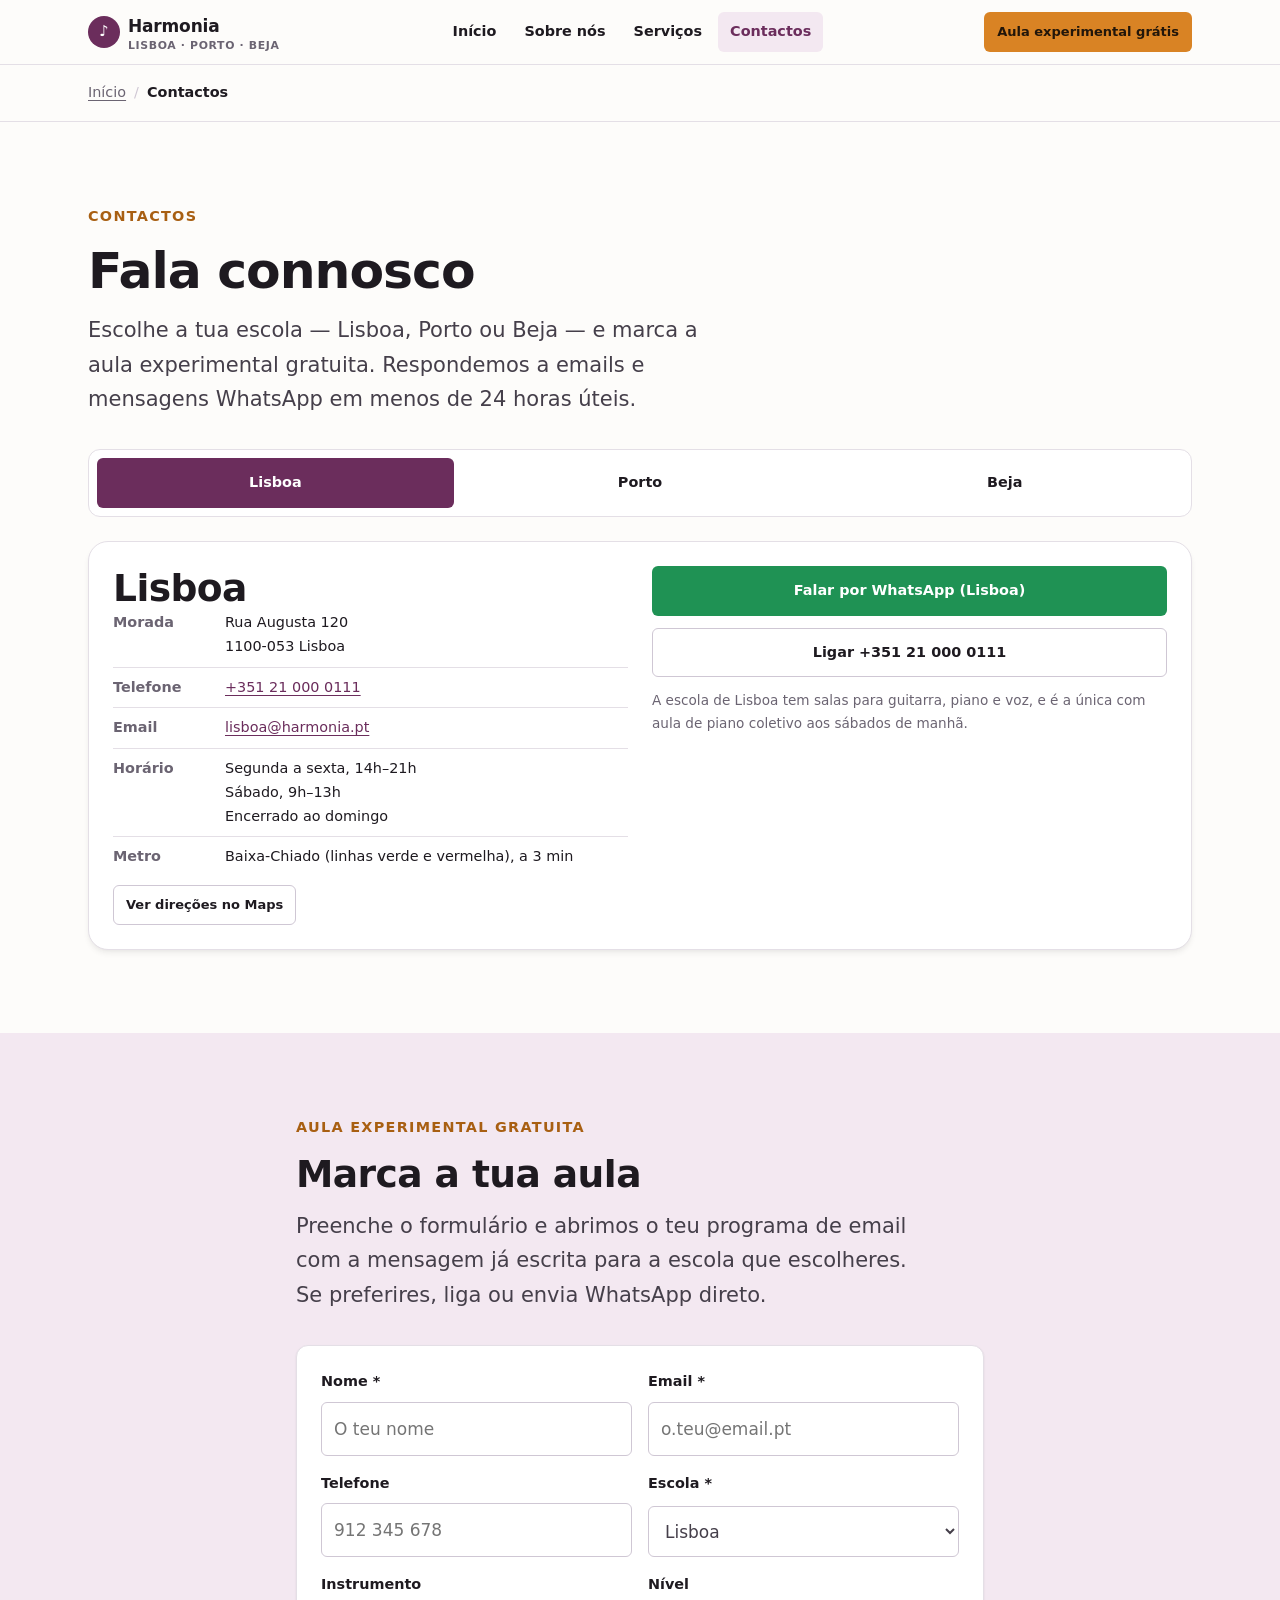
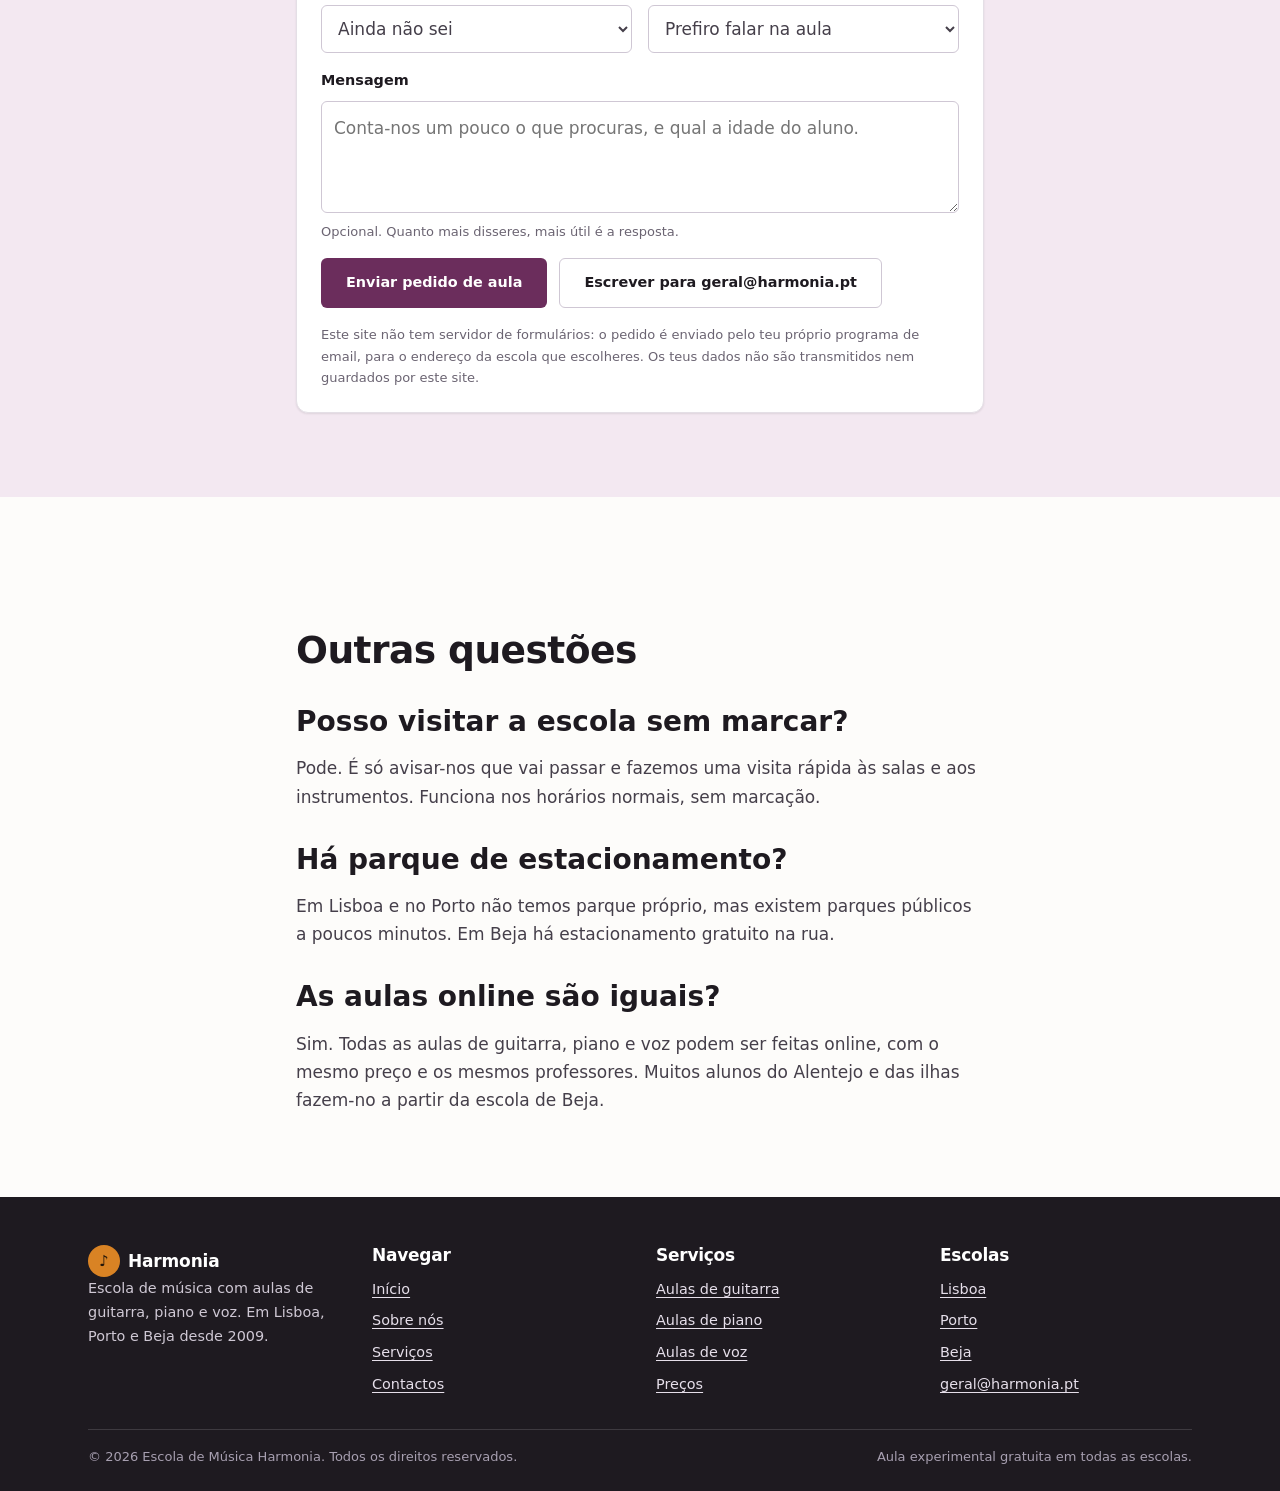
==== contactos.html @ 7f200109 "Site Harminia" ====
<!DOCTYPE html>
<html lang="pt-PT">
<head>
<meta charset="UTF-8">
<meta name="viewport" content="width=device-width, initial-scale=1">
<title>Contactos e moradas — Escola de Música Harmonia em Lisboa, Porto e Beja</title>
<meta name="description" content="Moradas, telefones, emails e horários das escolas de música Harmonia em Lisboa, Porto e Beja. Marque a sua aula experimental gratuita por telefone, email, WhatsApp ou formulário.">
<link rel="canonical" href="https://exemplo.com/contactos.html">
<meta name="theme-color" content="#6b2d5c">

<meta property="og:type" content="article">
<meta property="og:locale" content="pt_PT">
<meta property="og:site_name" content="Escola de Música Harmonia">
<meta property="og:title" content="Contactos — Escola de Música Harmonia em Lisboa, Porto e Beja">
<meta property="og:description" content="Moradas, telefones e horários das três escolas. Aula experimental gratuita.">
<meta property="og:url" content="https://exemplo.com/contactos.html">
<meta property="og:image" content="https://exemplo.com/assets/img/og-capa.jpg">
<meta property="og:image:alt" content="Entrada da Escola de Música Harmonia">

<meta name="twitter:card" content="summary_large_image">
<meta name="twitter:title" content="Contactos — Harmonia">
<meta name="twitter:description" content="Lisboa, Porto e Beja. Aula experimental gratuita.">
<meta name="twitter:image" content="https://exemplo.com/assets/img/og-capa.jpg">

<link rel="stylesheet" href="assets/css/main.css">
<link rel="icon" href="assets/img/favicon.svg" type="image/svg+xml">

<script type="application/ld+json">
{
  "@context": "https://schema.org",
  "@graph": [
    {
      "@type": "BreadcrumbList",
      "@id": "https://exemplo.com/contactos.html#breadcrumb-contactos",
      "itemListElement": [
        { "@type": "ListItem", "position": 1, "name": "Início", "item": "https://exemplo.com/" },
        { "@type": "ListItem", "position": 2, "name": "Contactos", "item": "https://exemplo.com/contactos.html" }
      ]
    },
    {
      "@type": "ContactPage",
      "@id": "https://exemplo.com/contactos.html#webpage",
      "url": "https://exemplo.com/contactos.html",
      "name": "Contactos",
      "isPartOf": { "@id": "https://exemplo.com/#website" },
      "about": { "@id": "https://exemplo.com/#organizacao" },
      "inLanguage": "pt-PT"
    },
    {
      "@type": ["EducationalOrganization", "LocalBusiness"],
      "@id": "https://exemplo.com/#escola-lisboa",
      "name": "Escola de Música Harmonia Lisboa",
      "branchOf": { "@id": "https://exemplo.com/#organizacao" },
      "url": "https://exemplo.com/contactos.html",
      "telephone": "+351 21 000 0111",
      "email": "lisboa@harmonia.pt",
      "address": {
        "@type": "PostalAddress",
        "streetAddress": "Rua Augusta 120",
        "addressLocality": "Lisboa",
        "postalCode": "1100-053",
        "addressCountry": "PT"
      },
      "geo": { "@type": "GeoCoordinates", "latitude": 38.7101, "longitude": -9.1392 },
      "areaServed": { "@type": "City", "name": "Lisboa" },
      "openingHoursSpecification": [
        { "@type": "OpeningHoursSpecification",
          "dayOfWeek": ["Monday","Tuesday","Wednesday","Thursday","Friday"],
          "opens": "14:00", "closes": "21:00" },
        { "@type": "OpeningHoursSpecification",
          "dayOfWeek": "Saturday", "opens": "09:00", "closes": "13:00" }
      ]
    },
    {
      "@type": ["EducationalOrganization", "LocalBusiness"],
      "@id": "https://exemplo.com/#escola-porto",
      "name": "Escola de Música Harmonia Porto",
      "branchOf": { "@id": "https://exemplo.com/#organizacao" },
      "url": "https://exemplo.com/contactos.html",
      "telephone": "+351 22 000 0222",
      "email": "porto@harmonia.pt",
      "address": {
        "@type": "PostalAddress",
        "streetAddress": "Rua de Cedofeita 250",
        "addressLocality": "Porto",
        "postalCode": "4050-174",
        "addressCountry": "PT"
      },
      "geo": { "@type": "GeoCoordinates", "latitude": 41.1579, "longitude": -8.6291 },
      "areaServed": { "@type": "City", "name": "Porto" },
      "openingHoursSpecification": [
        { "@type": "OpeningHoursSpecification",
          "dayOfWeek": ["Monday","Tuesday","Wednesday","Thursday","Friday"],
          "opens": "14:00", "closes": "21:00" },
        { "@type": "OpeningHoursSpecification",
          "dayOfWeek": "Saturday", "opens": "09:00", "closes": "13:00" }
      ]
    },
    {
      "@type": ["EducationalOrganization", "LocalBusiness"],
      "@id": "https://exemplo.com/#escola-beja",
      "name": "Escola de Música Harmonia Beja",
      "branchOf": { "@id": "https://exemplo.com/#organizacao" },
      "url": "https://exemplo.com/contactos.html",
      "telephone": "+351 26 000 0333",
      "email": "beja@harmonia.pt",
      "address": {
        "@type": "PostalAddress",
        "streetAddress": "Rua Comenda Rui Rafael 12",
        "addressLocality": "Beja",
        "postalCode": "7800-000",
        "addressCountry": "PT"
      },
      "geo": { "@type": "GeoCoordinates", "latitude": 38.0134, "longitude": -7.8634 },
      "areaServed": { "@type": "City", "name": "Beja" },
      "openingHoursSpecification": [
        { "@type": "OpeningHoursSpecification",
          "dayOfWeek": ["Monday","Tuesday","Wednesday","Thursday","Friday"],
          "opens": "14:00", "closes": "20:00" },
        { "@type": "OpeningHoursSpecification",
          "dayOfWeek": "Saturday", "opens": "09:30", "closes": "13:00" }
      ]
    }
  ]
}
</script>
</head>
<body>

<a class="skip-link" href="#conteudo">Saltar para o conteúdo principal</a>

<header class="site-header">
  <div class="container site-header__inner">
    <a class="brand" href="index.html">
      <span class="brand__mark" aria-hidden="true">♪</span>
      <span>
        Harmonia
        <span class="brand__cities">Lisboa · Porto · Beja</span>
      </span>
    </a>
    <button class="nav-toggle" type="button" data-nav-toggle aria-expanded="false" aria-controls="site-nav">
      <span class="nav-toggle__bars" aria-hidden="true"><span></span><span></span><span></span></span>
      <span class="nav-toggle__label">Menu</span>
    </button>
    <nav class="site-nav" id="site-nav" aria-label="Navegação principal">
      <ul class="site-nav__list">
        <li><a class="site-nav__link" href="index.html">Início</a></li>
        <li><a class="site-nav__link" href="sobre.html">Sobre nós</a></li>
        <li><a class="site-nav__link" href="servicos.html">Serviços</a></li>
        <li><a class="site-nav__link" href="contactos.html" aria-current="page">Contactos</a></li>
      </ul>
    </nav>
    <a class="btn btn--accent btn--sm site-header__cta" href="#marcar-aula">Aula experimental grátis</a>
  </div>
</header>

<nav class="breadcrumb" aria-label="Caminho de navegação">
  <div class="container">
    <ol>
      <li><a href="index.html">Início</a></li>
      <li><span aria-current="page">Contactos</span></li>
    </ol>
  </div>
</nav>

<main id="conteudo">

  <section class="section">
    <div class="container">
      <div class="section__head">
        <span class="eyebrow">Contactos</span>
        <h1>Fala connosco</h1>
        <p class="lead">Escolhe a tua escola — Lisboa, Porto ou Beja — e marca a aula experimental gratuita. Respondemos a emails e mensagens WhatsApp em menos de 24 horas úteis.</p>
      </div>

      <!--
        Os separadores ficam ocultos até o JavaScript os ativar (ver main.js).
        Sem JavaScript, os três blocos de contactos continuam visíveis abaixo.
      -->
      <div class="city-tabs" role="tablist" aria-label="Escolher escola" data-city-tabs hidden>
        <button class="city-tabs__btn" type="button" role="tab" id="tab-lisboa"
                aria-controls="lisboa" aria-selected="true" data-cidade="lisboa">
          Lisboa
        </button>
        <button class="city-tabs__btn" type="button" role="tab" id="tab-porto"
                aria-controls="porto" aria-selected="false" tabindex="-1" data-cidade="porto">
          Porto
        </button>
        <button class="city-tabs__btn" type="button" role="tab" id="tab-beja"
                aria-controls="beja" aria-selected="false" tabindex="-1" data-cidade="beja">
          Beja
        </button>
      </div>

      <!-- ============ LISBOA ============ -->
      <section class="city-panel" id="lisboa" role="tabpanel"
               aria-labelledby="tab-lisboa" tabindex="0">
        <div>
          <h2>Lisboa</h2>
          <dl class="facts">
            <div><dt>Morada</dt><dd>Rua Augusta 120<br>1100-053 Lisboa</dd></div>
            <div><dt>Telefone</dt><dd><a href="tel:+351210000111">+351 21 000 0111</a></dd></div>
            <div><dt>Email</dt><dd><a data-mailto-escola="lisboa" href="mailto:lisboa@harmonia.pt">lisboa@harmonia.pt</a></dd></div>
            <div><dt>Horário</dt><dd>Segunda a sexta, 14h–21h<br>Sábado, 9h–13h<br>Encerrado ao domingo</dd></div>
            <div><dt>Metro</dt><dd>Baixa-Chiado (linhas verde e vermelha), a 3 min</dd></div>
          </dl>
          <p style="margin-top:1rem">
            <a class="btn btn--ghost btn--sm"
               href="https://www.google.com/maps/search/?api=1&amp;query=Rua+Augusta+120+Lisboa"
               rel="noopener" target="_blank">Ver direções no Maps</a>
          </p>
        </div>
        <div class="city-panel__actions">
          <a class="btn btn--whatsapp btn--block" data-whatsapp="lisboa" href="#marcar-aula"
             rel="noopener" target="_blank">Falar por WhatsApp (Lisboa)</a>
          <a class="btn btn--ghost btn--block" href="tel:+351210000111">Ligar +351 21 000 0111</a>
          <p style="font-size:.85rem;color:var(--c-muted)">
            A escola de Lisboa tem salas para guitarra, piano e voz, e é a única com aula de piano coletivo aos sábados de manhã.
          </p>
        </div>
      </section>

      <!-- ============ PORTO ============ -->
      <section class="city-panel" id="porto" role="tabpanel"
               aria-labelledby="tab-porto" tabindex="0">
        <div>
          <h2>Porto</h2>
          <dl class="facts">
            <div><dt>Morada</dt><dd>Rua de Cedofeita 250<br>4050-174 Porto</dd></div>
            <div><dt>Telefone</dt><dd><a href="tel:+351220000222">+351 22 000 0222</a></dd></div>
            <div><dt>Email</dt><dd><a data-mailto-escola="porto" href="mailto:porto@harmonia.pt">porto@harmonia.pt</a></dd></div>
            <div><dt>Horário</dt><dd>Segunda a sexta, 14h–21h<br>Sábado, 9h–13h<br>Encerrado ao domingo</dd></div>
            <div><dt>Metro</dt><dd>Trindade (linha D), a 4 min</dd></div>
          </dl>
          <p style="margin-top:1rem">
            <a class="btn btn--ghost btn--sm"
               href="https://www.google.com/maps/search/?api=1&amp;query=Rua+de+Cedofeita+250+Porto"
               rel="noopener" target="_blank">Ver direções no Maps</a>
          </p>
        </div>
        <div class="city-panel__actions">
          <a class="btn btn--whatsapp btn--block" data-whatsapp="porto" href="#marcar-aula"
             rel="noopener" target="_blank">Falar por WhatsApp (Porto)</a>
          <a class="btn btn--ghost btn--block" href="tel:+351220000222">Ligar +351 22 000 0222</a>
          <p style="font-size:.85rem;color:var(--c-muted)">
            A escola do Porto tem o maior estúdio de gravação do conjunto, disponível para ensaios de bandas.
          </p>
        </div>
      </section>

      <!-- ============ BEJA ============ -->
      <section class="city-panel" id="beja" role="tabpanel"
               aria-labelledby="tab-beja" tabindex="0">
        <div>
          <h2>Beja</h2>
          <dl class="facts">
            <div><dt>Morada</dt><dd>Rua Comenda Rui Rafael 12<br>7800-000 Beja</dd></div>
            <div><dt>Telefone</dt><dd><a href="tel:+351260000333">+351 26 000 0333</a></dd></div>
            <div><dt>Email</dt><dd><a data-mailto-escola="beja" href="mailto:beja@harmonia.pt">beja@harmonia.pt</a></dd></div>
            <div><dt>Horário</dt><dd>Segunda a sexta, 14h–20h<br>Sábado, 9h30–13h<br>Encerrado ao domingo</dd></div>
            <div><dt>Acesso</dt><dd>Estacionamento gratuito na rua</dd></div>
          </dl>
          <p style="margin-top:1rem">
            <a class="btn btn--ghost btn--sm"
               href="https://www.google.com/maps/search/?api=1&amp;query=Rua+Comenda+Rui+Rafael+Beja"
               rel="noopener" target="_blank">Ver direções no Maps</a>
          </p>
        </div>
        <div class="city-panel__actions">
          <a class="btn btn--whatsapp btn--block" data-whatsapp="beja" href="#marcar-aula"
             rel="noopener" target="_blank">Falar por WhatsApp (Beja)</a>
          <a class="btn btn--ghost btn--block" href="tel:+351260000333">Ligar +351 26 000 0333</a>
          <p style="font-size:.85rem;color:var(--c-muted)">
            A escola de Beja aplica preços mais baixos e dá apoio a aulas online para alunos de outras regiões.
          </p>
        </div>
      </section>

    </div>
  </section>

  <!-- ============ FORMULÁRIO ============ -->
  <section class="section section--tint" id="marcar-aula" aria-labelledby="titulo-form">
    <div class="container container--narrow">
      <div class="section__head">
        <span class="eyebrow">Aula experimental gratuita</span>
        <h2 id="titulo-form">Marca a tua aula</h2>
        <p class="lead">Preenche o formulário e abrimos o teu programa de email com a mensagem já escrita para a escola que escolheres. Se preferires, liga ou envia WhatsApp direto.</p>
      </div>

      <div class="card">
        <form class="form" id="form-contacto">
          <div class="form__row">
            <div class="field">
              <label for="nome">Nome <span aria-hidden="true">*</span></label>
              <input type="text" id="nome" name="nome" required autocomplete="name" placeholder="O teu nome">
            </div>
            <div class="field">
              <label for="email">Email <span aria-hidden="true">*</span></label>
              <input type="email" id="email" name="email" required autocomplete="email" placeholder="o.teu@email.pt">
            </div>
          </div>

          <div class="form__row">
            <div class="field">
              <label for="telefone">Telefone</label>
              <input type="tel" id="telefone" name="telefone" autocomplete="tel" placeholder="912 345 678">
            </div>
            <div class="field">
              <label for="escola">Escola <span aria-hidden="true">*</span></label>
              <select id="escola" name="escola" required>
                <option value="">Escolhe uma cidade</option>
                <option value="lisboa">Lisboa</option>
                <option value="porto">Porto</option>
                <option value="beja">Beja</option>
              </select>
            </div>
          </div>

          <div class="form__row">
            <div class="field">
              <label for="instrumento">Instrumento</label>
              <select id="instrumento" name="instrumento">
                <option value="">Ainda não sei</option>
                <option value="guitarra">Guitarra</option>
                <option value="piano">Piano</option>
                <option value="voz">Voz</option>
              </select>
            </div>
            <div class="field">
              <label for="nivel">Nível</label>
              <select id="nivel" name="nivel">
                <option value="">Prefiro falar na aula</option>
                <option value="iniciante">Iniciante — nunca toquei</option>
                <option value="basico">Básico — toco há pouco</option>
                <option value="intermedio">Intermédio — toco há anos</option>
                <option value="avancado">Avançado — procuro orientação</option>
              </select>
            </div>
          </div>

          <div class="field">
            <label for="mensagem">Mensagem</label>
            <textarea id="mensagem" name="mensagem" placeholder="Conta-nos um pouco o que procuras, e qual a idade do aluno."></textarea>
            <span class="field__hint">Opcional. Quanto mais disseres, mais útil é a resposta.</span>
          </div>

          <p class="form__status" data-form-status role="status" aria-live="polite"></p>

          <div class="cluster">
            <button class="btn btn--primary" type="submit">Enviar pedido de aula</button>
            <a class="btn btn--ghost" href="mailto:geral@harmonia.pt">Escrever para geral@harmonia.pt</a>
          </div>

          <p class="form__note">Este site não tem servidor de formulários: o pedido é enviado pelo teu próprio programa de email, para o endereço da escola que escolheres. Os teus dados não são transmitidos nem guardados por este site.</p>
        </form>
      </div>
    </div>
  </section>

  <section class="section">
    <div class="container container--narrow prose">
      <h2>Outras questões</h2>
      <h3>Posso visitar a escola sem marcar?</h3>
      <p>Pode. É só avisar-nos que vai passar e fazemos uma visita rápida às salas e aos instrumentos. Funciona nos horários normais, sem marcação.</p>

      <h3>Há parque de estacionamento?</h3>
      <p>Em Lisboa e no Porto não temos parque próprio, mas existem parques públicos a poucos minutos. Em Beja há estacionamento gratuito na rua.</p>

      <h3>As aulas online são iguais?</h3>
      <p>Sim. Todas as aulas de guitarra, piano e voz podem ser feitas online, com o mesmo preço e os mesmos professores. Muitos alunos do Alentejo e das ilhas fazem-no a partir da escola de Beja.</p>
    </div>
  </section>

</main>

<footer class="site-footer">
  <div class="container">
    <div class="site-footer__grid">
      <div>
        <a class="brand" href="index.html">
          <span class="brand__mark" aria-hidden="true">♪</span>
          <span>Harmonia</span>
        </a>
        <p>Escola de música com aulas de guitarra, piano e voz. Em Lisboa, Porto e Beja desde 2009.</p>
      </div>
      <div>
        <h2>Navegar</h2>
        <ul>
          <li><a href="index.html">Início</a></li>
          <li><a href="sobre.html">Sobre nós</a></li>
          <li><a href="servicos.html">Serviços</a></li>
          <li><a href="contactos.html">Contactos</a></li>
        </ul>
      </div>
      <div>
        <h2>Serviços</h2>
        <ul>
          <li><a href="servicos.html#guitarra">Aulas de guitarra</a></li>
          <li><a href="servicos.html#piano">Aulas de piano</a></li>
          <li><a href="servicos.html#voz">Aulas de voz</a></li>
          <li><a href="servicos.html#precos">Preços</a></li>
        </ul>
      </div>
      <div>
        <h2>Escolas</h2>
        <ul>
          <li><a href="#lisboa">Lisboa</a></li>
          <li><a href="#porto">Porto</a></li>
          <li><a href="#beja">Beja</a></li>
          <li><a href="mailto:geral@harmonia.pt">geral@harmonia.pt</a></li>
        </ul>
      </div>
    </div>
    <div class="site-footer__bottom">
      <p>© 2026 Escola de Música Harmonia. Todos os direitos reservados.</p>
      <p>Aula experimental gratuita em todas as escolas.</p>
    </div>
  </div>
</footer>

<script src="assets/js/main.js" defer></script>
</body>
</html>
---- assets/css/main.css ----
/* ==========================================================================
   Escola de Música Harmonia — folha de estilos principal
   Mobile-first. Sem dependências, sem build. Ver notas no fim do ficheiro.
   ========================================================================== */

/* --------------------------------------------------------------------------
   1. Tokens
   -------------------------------------------------------------------------- */
:root {
  /* Cores de marca */
  --c-brand: #6b2d5c;
  --c-brand-dark: #4a1d40;
  --c-brand-light: #f3e8f1;
  --c-accent: #d98324;
  --c-accent-dark: #a85f12;

  /* Neutros */
  --c-ink: #1e1a20;
  --c-body: #453f4a;
  --c-muted: #6b6472;
  --c-bg: #fdfcfa;
  --c-surface: #ffffff;
  --c-border: #e4dfe6;
  --c-border-strong: #cfc7d4;

  /* Semânticas */
  --c-ok: #1f7a4d;
  --c-ok-bg: #e8f5ee;

  /* Tipografia — escala fluida com clamp (sem media queries para texto) */
  --ff-base: system-ui, -apple-system, "Segoe UI", Roboto, "Helvetica Neue",
    Arial, sans-serif;
  --fs-xs: 0.8125rem;
  --fs-sm: 0.9rem;
  --fs-base: clamp(1rem, 0.97rem + 0.15vw, 1.0625rem);
  --fs-lg: clamp(1.125rem, 1.06rem + 0.32vw, 1.3125rem);
  --fs-xl: clamp(1.375rem, 1.24rem + 0.66vw, 1.75rem);
  --fs-2xl: clamp(1.65rem, 1.4rem + 1.2vw, 2.35rem);
  --fs-3xl: clamp(2rem, 1.6rem + 2vw, 3.15rem);
  --lh-tight: 1.2;
  --lh-body: 1.65;

  /* Espaçamento */
  --sp-1: 0.25rem;
  --sp-2: 0.5rem;
  --sp-3: 0.75rem;
  --sp-4: 1rem;
  --sp-5: 1.5rem;
  --sp-6: 2rem;
  --sp-7: 3rem;
  --sp-8: 4rem;
  --sp-section: clamp(3rem, 2rem + 4vw, 5.5rem);

  /* Formas e profundidade */
  --radius-sm: 6px;
  --radius: 12px;
  --radius-lg: 20px;
  --shadow-sm: 0 1px 2px rgb(30 26 32 / 0.06),
    0 1px 3px rgb(30 26 32 / 0.04);
  --shadow: 0 4px 6px -1px rgb(30 26 32 / 0.07),
    0 2px 4px -2px rgb(30 26 32 / 0.05);
  --shadow-lg: 0 12px 24px -6px rgb(30 26 32 / 0.12),
    0 6px 10px -6px rgb(30 26 32 / 0.08);

  /* Layout */
  --container: 72rem;
  --container-narrow: 46rem;
  --header-h: 4rem;

  /* Movimento */
  --t-fast: 120ms ease;
  --t-base: 200ms cubic-bezier(0.4, 0, 0.2, 1);
}

/* --------------------------------------------------------------------------
   2. Reset
   -------------------------------------------------------------------------- */
*,
*::before,
*::after {
  box-sizing: border-box;
}

* {
  margin: 0;
}

html {
  -webkit-text-size-adjust: 100%;
  scroll-behavior: smooth;
  scroll-padding-top: calc(var(--header-h) + var(--sp-4));
}

body {
  font-family: var(--ff-base);
  font-size: var(--fs-base);
  line-height: var(--lh-body);
  color: var(--c-body);
  background: var(--c-bg);
  -webkit-font-smoothing: antialiased;
  text-rendering: optimizeLegibility;
  overflow-wrap: break-word;
}

img,
svg,
picture {
  display: block;
  max-width: 100%;
  height: auto;
}

input,
button,
textarea,
select {
  font: inherit;
  color: inherit;
}

ul,
ol {
  padding: 0;
  list-style: none;
}

/* --------------------------------------------------------------------------
   3. Acessibilidade
   -------------------------------------------------------------------------- */
.skip-link {
  position: absolute;
  left: var(--sp-4);
  top: var(--sp-4);
  z-index: 200;
  padding: var(--sp-3) var(--sp-5);
  background: var(--c-brand);
  color: #fff;
  font-weight: 600;
  text-decoration: none;
  border-radius: var(--radius-sm);
  transform: translateY(-200%);
  transition: transform var(--t-base);
}

.skip-link:focus {
  transform: translateY(0);
}

:focus-visible {
  outline: 3px solid var(--c-accent);
  outline-offset: 2px;
  border-radius: 2px;
}

.visually-hidden {
  position: absolute !important;
  width: 1px;
  height: 1px;
  padding: 0;
  margin: -1px;
  overflow: hidden;
  clip: rect(0 0 0 0);
  clip-path: inset(50%);
  white-space: nowrap;
  border: 0;
}

@media (prefers-reduced-motion: reduce) {
  html {
    scroll-behavior: auto;
  }
  *,
  *::before,
  *::after {
    animation-duration: 0.01ms !important;
    animation-iteration-count: 1 !important;
    transition-duration: 0.01ms !important;
  }
}

/* --------------------------------------------------------------------------
   4. Tipografia
   -------------------------------------------------------------------------- */
h1,
h2,
h3,
h4 {
  color: var(--c-ink);
  line-height: var(--lh-tight);
  font-weight: 700;
  text-wrap: balance;
}

h1 {
  font-size: var(--fs-3xl);
  letter-spacing: -0.02em;
}

h2 {
  font-size: var(--fs-2xl);
  letter-spacing: -0.015em;
}

h3 {
  font-size: var(--fs-xl);
}

h4 {
  font-size: var(--fs-lg);
}

h5,
h6 {
  font-size: var(--fs-base);
  color: var(--c-ink);
}

p {
  text-wrap: pretty;
}

a {
  color: var(--c-brand);
  text-decoration-thickness: 1px;
  text-underline-offset: 0.18em;
}

a:hover {
  color: var(--c-brand-dark);
}

strong,
b {
  color: var(--c-ink);
  font-weight: 650;
}

/* Resposta direta — o parágrafo que os motores generativos extraem primeiro.
   Formato consistentemente extraível: afirmação, não enumeração. */
.lead {
  font-size: var(--fs-lg);
  color: var(--c-body);
  max-width: 46ch;
}

.prose > * + * {
  margin-top: var(--sp-4);
}

.prose ul:not([class]) {
  padding-left: var(--sp-5);
  list-style: disc;
}

.prose ol:not([class]) {
  padding-left: var(--sp-5);
  list-style: decimal;
}

.prose li + li {
  margin-top: var(--sp-2);
}

.prose h2 {
  margin-top: var(--sp-7);
}

.prose h3 {
  margin-top: var(--sp-6);
}

/* --------------------------------------------------------------------------
   5. Layout
   -------------------------------------------------------------------------- */
.container {
  width: 100%;
  max-width: var(--container);
  margin-inline: auto;
  padding-inline: var(--sp-5);
}

.container--narrow {
  max-width: var(--container-narrow);
}

.section {
  padding-block: var(--sp-section);
}

.section--tight {
  padding-block: clamp(2rem, 1.5rem + 2.5vw, 3.5rem);
}

.section--tint {
  background: var(--c-brand-light);
}

.section--surface {
  background: var(--c-surface);
}

.section__head {
  max-width: var(--container-narrow);
  margin-bottom: var(--sp-6);
}

.section__head > * + * {
  margin-top: var(--sp-3);
}

.eyebrow {
  display: block;
  font-size: var(--fs-sm);
  font-weight: 700;
  letter-spacing: 0.09em;
  text-transform: uppercase;
  color: var(--c-accent-dark);
}

.stack > * + * {
  margin-top: var(--sp-4);
}

.stack-lg > * + * {
  margin-top: var(--sp-6);
}

/* Grades fluidas sem breakpoints intermédios */
.grid {
  display: grid;
  gap: var(--sp-5);
  grid-template-columns: repeat(auto-fit, minmax(min(100%, 17rem), 1fr));
}

.grid--2 {
  grid-template-columns: repeat(auto-fit, minmax(min(100%, 22rem), 1fr));
}

.grid--3 {
  grid-template-columns: repeat(auto-fit, minmax(min(100%, 16rem), 1fr));
}

.cluster {
  display: flex;
  flex-wrap: wrap;
  gap: var(--sp-3);
  align-items: center;
}

/* --------------------------------------------------------------------------
   6. Cabeçalho e navegação
   -------------------------------------------------------------------------- */
.site-header {
  position: sticky;
  top: 0;
  z-index: 100;
  background: rgb(253 252 250 / 0.92);
  backdrop-filter: blur(10px);
  border-bottom: 1px solid var(--c-border);
}

.site-header__inner {
  display: flex;
  align-items: center;
  justify-content: space-between;
  gap: var(--sp-4);
  min-height: var(--header-h);
}

.brand {
  display: inline-flex;
  align-items: center;
  gap: var(--sp-2);
  font-weight: 700;
  font-size: var(--fs-base);
  color: var(--c-ink);
  text-decoration: none;
  letter-spacing: -0.01em;
}

.brand:hover {
  color: var(--c-brand);
}

.brand__mark {
  display: grid;
  place-items: center;
  width: 2rem;
  height: 2rem;
  flex-shrink: 0;
  border-radius: 50%;
  background: var(--c-brand);
  color: #fff;
  font-size: 0.95rem;
}

.brand__cities {
  display: block;
  font-size: 0.68rem;
  font-weight: 600;
  letter-spacing: 0.06em;
  text-transform: uppercase;
  color: var(--c-muted);
  line-height: 1.1;
}

.nav-toggle {
  display: inline-flex;
  align-items: center;
  gap: var(--sp-2);
  padding: var(--sp-2) var(--sp-3);
  background: transparent;
  border: 1px solid var(--c-border-strong);
  border-radius: var(--radius-sm);
  cursor: pointer;
  font-size: var(--fs-sm);
  font-weight: 600;
  color: var(--c-ink);
}

.nav-toggle:hover {
  background: var(--c-brand-light);
}

.nav-toggle__bars {
  display: grid;
  gap: 3px;
  width: 1rem;
}

.nav-toggle__bars span {
  height: 2px;
  background: currentColor;
  border-radius: 2px;
}

.nav-toggle[aria-expanded="true"] .nav-toggle__bars span:nth-child(1) {
  transform: translateY(5px) rotate(45deg);
}

.nav-toggle[aria-expanded="true"] .nav-toggle__bars span:nth-child(2) {
  opacity: 0;
}

.nav-toggle[aria-expanded="true"] .nav-toggle__bars span:nth-child(3) {
  transform: translateY(-5px) rotate(-45deg);
}

.site-nav {
  display: none;
}

.site-nav[data-open="true"] {
  display: block;
  position: absolute;
  top: 100%;
  left: 0;
  right: 0;
  padding: var(--sp-4) var(--sp-5) var(--sp-5);
  background: var(--c-surface);
  border-bottom: 1px solid var(--c-border);
  box-shadow: var(--shadow-lg);
}

.site-nav__list {
  display: flex;
  flex-direction: column;
  gap: var(--sp-1);
}

.site-nav__link {
  display: block;
  padding: var(--sp-3) var(--sp-2);
  color: var(--c-ink);
  font-weight: 600;
  text-decoration: none;
  border-radius: var(--radius-sm);
}

.site-nav__link:hover {
  background: var(--c-brand-light);
  color: var(--c-brand-dark);
}

.site-nav__link[aria-current="page"] {
  color: var(--c-brand);
  background: var(--c-brand-light);
}

.site-header__cta {
  display: none;
}

@media (min-width: 56rem) {
  .nav-toggle {
    display: none;
  }

  .site-nav,
  .site-nav[data-open="true"] {
    display: block;
    position: static;
    padding: 0;
    background: none;
    border: 0;
    box-shadow: none;
  }

  .site-nav__list {
    flex-direction: row;
    align-items: center;
    gap: var(--sp-1);
  }

  .site-nav__link {
    padding: var(--sp-2) var(--sp-3);
    font-size: var(--fs-sm);
  }

  .site-header__cta {
    display: inline-flex;
  }
}

/* --------------------------------------------------------------------------
   7. Botões
   -------------------------------------------------------------------------- */
.btn {
  display: inline-flex;
  align-items: center;
  justify-content: center;
  gap: var(--sp-2);
  padding: var(--sp-3) var(--sp-5);
  min-height: 2.75rem;
  font-weight: 650;
  font-size: var(--fs-sm);
  text-decoration: none;
  text-align: center;
  border: 1px solid transparent;
  border-radius: var(--radius-sm);
  cursor: pointer;
  transition: background var(--t-fast), color var(--t-fast),
    border-color var(--t-fast), transform var(--t-fast);
}

.btn:hover {
  transform: translateY(-1px);
}

.btn:active {
  transform: translateY(0);
}

.btn--primary {
  background: var(--c-brand);
  color: #fff;
}

.btn--primary:hover {
  background: var(--c-brand-dark);
  color: #fff;
}

.btn--accent {
  background: var(--c-accent);
  color: #22160a;
}

.btn--accent:hover {
  background: var(--c-accent-dark);
  color: #fff;
}

.btn--ghost {
  background: transparent;
  color: var(--c-ink);
  border-color: var(--c-border-strong);
}

.btn--ghost:hover {
  background: var(--c-brand-light);
  border-color: var(--c-brand);
  color: var(--c-brand-dark);
}

.btn--whatsapp {
  background: #1f9254;
  color: #fff;
}

.btn--whatsapp:hover {
  background: #17753f;
  color: #fff;
}

.btn--sm {
  padding: var(--sp-2) var(--sp-3);
  min-height: 2.25rem;
  font-size: var(--fs-xs);
}

.btn--block {
  width: 100%;
}

/* --------------------------------------------------------------------------
   8. Hero
   -------------------------------------------------------------------------- */
.hero {
  position: relative;
  overflow: hidden;
  background:
    radial-gradient(
      60rem 30rem at 85% -10%,
      rgb(217 131 36 / 0.14),
      transparent 60%
    ),
    radial-gradient(
      50rem 28rem at 5% 110%,
      rgb(107 45 92 / 0.13),
      transparent 60%
    ),
    var(--c-surface);
  padding-block: clamp(2.5rem, 1.5rem + 5vw, 5.5rem);
}

.hero__inner {
  display: grid;
  gap: var(--sp-6);
  align-items: center;
}

@media (min-width: 62rem) {
  .hero__inner {
    grid-template-columns: 1.05fr 0.95fr;
  }
}

.hero__title {
  margin-block: var(--sp-3) var(--sp-4);
}

.hero__lead {
  max-width: 40ch;
}

.hero__actions {
  display: flex;
  flex-wrap: wrap;
  gap: var(--sp-3);
  margin-top: var(--sp-5);
}

.hero__note {
  margin-top: var(--sp-4);
  font-size: var(--fs-sm);
  color: var(--c-muted);
}

/* Cartão de destaque no hero */
.hero__card {
  padding: var(--sp-5);
  background: var(--c-surface);
  border: 1px solid var(--c-border);
  border-radius: var(--radius-lg);
  box-shadow: var(--shadow-lg);
}

.hero__card h2 {
  font-size: var(--fs-lg);
  margin-bottom: var(--sp-4);
}

.stat-list {
  display: grid;
  gap: var(--sp-4);
  grid-template-columns: repeat(auto-fit, minmax(min(100%, 8rem), 1fr));
}

.stat__value {
  display: block;
  font-size: var(--fs-xl);
  font-weight: 700;
  color: var(--c-brand);
  line-height: 1.1;
  font-variant-numeric: tabular-nums;
}

.stat__label {
  font-size: var(--fs-xs);
  color: var(--c-muted);
  line-height: 1.35;
}

/* --------------------------------------------------------------------------
   9. Cartões
   -------------------------------------------------------------------------- */
.card {
  display: flex;
  flex-direction: column;
  gap: var(--sp-3);
  padding: var(--sp-5);
  background: var(--c-surface);
  border: 1px solid var(--c-border);
  border-radius: var(--radius);
  box-shadow: var(--shadow-sm);
  transition: box-shadow var(--t-base), border-color var(--t-base),
    transform var(--t-base);
}

.card--link:hover {
  box-shadow: var(--shadow-lg);
  border-color: var(--c-brand);
  transform: translateY(-2px);
}

.card__icon {
  display: grid;
  place-items: center;
  width: 2.75rem;
  height: 2.75rem;
  font-size: 1.35rem;
  border-radius: var(--radius-sm);
  background: var(--c-brand-light);
}

.card h3 {
  font-size: var(--fs-lg);
}

.card__meta {
  margin-top: auto;
  padding-top: var(--sp-3);
  font-size: var(--fs-sm);
  color: var(--c-muted);
  border-top: 1px solid var(--c-border);
}

.card__link {
  margin-top: auto;
  font-weight: 650;
  font-size: var(--fs-sm);
}

/* Cartão de cidade */
.city-card {
  position: relative;
  display: flex;
  flex-direction: column;
  gap: var(--sp-3);
  padding: var(--sp-5);
  background: var(--c-surface);
  border: 1px solid var(--c-border);
  border-top: 3px solid var(--c-brand);
  border-radius: var(--radius);
  box-shadow: var(--shadow-sm);
}

.city-card h3 {
  font-size: var(--fs-xl);
}

dl.facts {
  display: grid;
  gap: var(--sp-2);
  margin: 0;
  font-size: var(--fs-sm);
}

dl.facts div {
  display: grid;
  grid-template-columns: 6.5rem 1fr;
  gap: var(--sp-2);
  padding-bottom: var(--sp-2);
  border-bottom: 1px solid var(--c-border);
}

dl.facts div:last-child {
  border-bottom: 0;
  padding-bottom: 0;
}

dl.facts dt {
  color: var(--c-muted);
  font-weight: 600;
}

dl.facts dd {
  margin: 0;
  color: var(--c-ink);
}

@media (max-width: 26rem) {
  dl.facts div {
    grid-template-columns: 1fr;
    gap: var(--sp-1);
  }
}

/* --------------------------------------------------------------------------
   10. Etiquetas e pílulas
   -------------------------------------------------------------------------- */
.pill {
  display: inline-flex;
  align-items: center;
  gap: var(--sp-1);
  padding: 0.2rem var(--sp-3);
  font-size: var(--fs-xs);
  font-weight: 650;
  border-radius: 999px;
  background: var(--c-brand-light);
  color: var(--c-brand-dark);
  white-space: nowrap;
}

.pill--accent {
  background: #fdefe0;
  color: var(--c-accent-dark);
}

.pill--ok {
  background: var(--c-ok-bg);
  color: var(--c-ok);
}

.pill--plain {
  background: var(--c-bg);
  color: var(--c-muted);
  border: 1px solid var(--c-border);
}

/* --------------------------------------------------------------------------
   11. Tabela de preços
   Responsiva: em ecrã estreito cada linha passa a cartão empilhado,
   usando data-label. O conteúdo permanece no DOM para crawlers.
   -------------------------------------------------------------------------- */
.table-wrap {
  overflow-x: auto;
  border: 1px solid var(--c-border);
  border-radius: var(--radius);
  background: var(--c-surface);
}

table.prices {
  width: 100%;
  border-collapse: collapse;
  font-size: var(--fs-sm);
}

table.prices caption {
  padding: var(--sp-4) var(--sp-4) var(--sp-2);
  text-align: left;
  font-size: var(--fs-sm);
  color: var(--c-muted);
}

table.prices th,
table.prices td {
  padding: var(--sp-3) var(--sp-4);
  text-align: left;
  border-bottom: 1px solid var(--c-border);
  vertical-align: top;
}

table.prices thead th {
  background: var(--c-brand-light);
  color: var(--c-brand-dark);
  font-weight: 700;
  white-space: nowrap;
}

table.prices tbody tr:last-child td,
table.prices tbody tr:last-child th {
  border-bottom: 0;
}

table.prices tbody th {
  font-weight: 650;
  color: var(--c-ink);
}

table.prices tbody tr:hover {
  background: var(--c-bg);
}

td.price {
  font-variant-numeric: tabular-nums;
  white-space: nowrap;
  font-weight: 600;
  color: var(--c-ink);
}

tr.is-highlight {
  background: var(--c-ok-bg);
}

@media (max-width: 44rem) {
  table.prices thead {
    position: absolute;
    width: 1px;
    height: 1px;
    overflow: hidden;
    clip-path: inset(50%);
  }

  table.prices tbody tr {
    display: block;
    padding: var(--sp-3) 0;
    border-bottom: 1px solid var(--c-border);
  }

  table.prices tbody th,
  table.prices tbody td {
    display: flex;
    justify-content: space-between;
    gap: var(--sp-4);
    border-bottom: 0;
    padding: var(--sp-1) var(--sp-4);
    text-align: right;
  }

  table.prices tbody th {
    text-align: left;
    font-size: var(--fs-base);
    padding-top: var(--sp-2);
  }

  table.prices tbody td::before {
    content: attr(data-label);
    flex-shrink: 0;
    font-weight: 600;
    color: var(--c-muted);
    text-align: left;
  }

  table.prices tbody td:empty {
    display: none;
  }
}

/* --------------------------------------------------------------------------
   12. FAQ — details/summary nativo (sem JS, acessível e indexável)
   -------------------------------------------------------------------------- */
.faq {
  display: grid;
  gap: var(--sp-3);
}

.faq details {
  background: var(--c-surface);
  border: 1px solid var(--c-border);
  border-radius: var(--radius);
  overflow: hidden;
}

.faq summary {
  display: flex;
  align-items: flex-start;
  justify-content: space-between;
  gap: var(--sp-4);
  padding: var(--sp-4);
  font-weight: 650;
  color: var(--c-ink);
  cursor: pointer;
  list-style: none;
}

.faq summary::-webkit-details-marker {
  display: none;
}

.faq summary::after {
  content: "+";
  flex-shrink: 0;
  font-size: 1.35rem;
  font-weight: 400;
  line-height: 1.2;
  color: var(--c-brand);
}

.faq details[open] summary::after {
  content: "−";
}

.faq details[open] summary {
  border-bottom: 1px solid var(--c-border);
}

.faq__answer {
  padding: var(--sp-4);
}

.faq__answer > * + * {
  margin-top: var(--sp-3);
}

.faq__answer p:first-child {
  font-weight: 500;
}

/* --------------------------------------------------------------------------
   13. Formulário
   -------------------------------------------------------------------------- */
.form {
  display: grid;
  gap: var(--sp-4);
}

.field {
  display: grid;
  gap: var(--sp-2);
}

.field > label {
  font-size: var(--fs-sm);
  font-weight: 650;
  color: var(--c-ink);
}

.field__hint {
  font-size: var(--fs-xs);
  color: var(--c-muted);
}

.field input,
.field select,
.field textarea {
  width: 100%;
  padding: var(--sp-3);
  min-height: 2.75rem;
  background: var(--c-surface);
  border: 1px solid var(--c-border-strong);
  border-radius: var(--radius-sm);
}

.field textarea {
  min-height: 7rem;
  resize: vertical;
}

.field input:focus,
.field select:focus,
.field textarea:focus {
  border-color: var(--c-brand);
  outline: 2px solid var(--c-brand);
  outline-offset: 0;
}

.field input:user-invalid,
.field textarea:user-invalid {
  border-color: #b4342c;
}

.field__error {
  font-size: var(--fs-xs);
  color: #b4342c;
  font-weight: 600;
}

.form__note {
  font-size: var(--fs-xs);
  color: var(--c-muted);
}

.form__status {
  padding: var(--sp-3) var(--sp-4);
  border-radius: var(--radius-sm);
  background: var(--c-ok-bg);
  color: var(--c-ok);
  font-size: var(--fs-sm);
  font-weight: 600;
}

.form__status:empty {
  display: none;
}

@media (min-width: 40rem) {
  .form__row {
    display: grid;
    grid-template-columns: 1fr 1fr;
    gap: var(--sp-4);
  }
}

/* --------------------------------------------------------------------------
   14. Seletor de cidade (Contactos)
   -------------------------------------------------------------------------- */
.city-tabs {
  display: flex;
  flex-wrap: wrap;
  gap: var(--sp-2);
  margin-bottom: var(--sp-5);
  padding: var(--sp-2);
  background: var(--c-surface);
  border: 1px solid var(--c-border);
  border-radius: var(--radius);
}

.city-tabs__btn {
  flex: 1 1 7rem;
  padding: var(--sp-3);
  font-weight: 650;
  font-size: var(--fs-sm);
  color: var(--c-ink);
  background: transparent;
  border: 1px solid transparent;
  border-radius: var(--radius-sm);
  cursor: pointer;
  transition: background var(--t-fast), color var(--t-fast);
}

.city-tabs__btn:hover {
  background: var(--c-brand-light);
}

.city-tabs__btn[aria-selected="true"] {
  background: var(--c-brand);
  color: #fff;
}

.city-panel[hidden] {
  display: none;
}

.city-panel {
  display: grid;
  gap: var(--sp-5);
  padding: var(--sp-5);
  background: var(--c-surface);
  border: 1px solid var(--c-border);
  border-radius: var(--radius-lg);
  box-shadow: var(--shadow);
}

@media (min-width: 50rem) {
  .city-panel {
    grid-template-columns: 1fr 1fr;
    align-items: start;
  }
}

.city-panel h3 {
  font-size: var(--fs-xl);
}

.city-panel__actions {
  display: grid;
  gap: var(--sp-3);
}

/* --------------------------------------------------------------------------
   15. Testemunhos
   -------------------------------------------------------------------------- */
.quote {
  display: flex;
  flex-direction: column;
  gap: var(--sp-3);
  padding: var(--sp-5);
  background: var(--c-surface);
  border: 1px solid var(--c-border);
  border-left: 3px solid var(--c-accent);
  border-radius: var(--radius);
}

.quote blockquote {
  margin: 0;
  font-size: var(--fs-base);
  color: var(--c-ink);
}

.quote figcaption {
  font-size: var(--fs-sm);
  color: var(--c-muted);
}

.quote figcaption strong {
  display: block;
}

/* --------------------------------------------------------------------------
   16. Equipa
   -------------------------------------------------------------------------- */
.person {
  display: flex;
  flex-direction: column;
  gap: var(--sp-2);
}

.person__avatar {
  display: grid;
  place-items: center;
  width: 3.5rem;
  height: 3.5rem;
  border-radius: 50%;
  background: var(--c-brand);
  color: #fff;
  font-weight: 700;
  font-size: var(--fs-lg);
}

.person h3 {
  font-size: var(--fs-lg);
}

.person p {
  font-size: var(--fs-sm);
  color: var(--c-muted);
}

/* --------------------------------------------------------------------------
   17. Breadcrumbs
   -------------------------------------------------------------------------- */
.breadcrumb {
  padding-block: var(--sp-4);
  font-size: var(--fs-sm);
  border-bottom: 1px solid var(--c-border);
}

.breadcrumb ol {
  display: flex;
  flex-wrap: wrap;
  gap: var(--sp-2);
  margin: 0;
  padding: 0;
  list-style: none;
}

.breadcrumb li + li::before {
  content: "/";
  margin-right: var(--sp-2);
  color: var(--c-border-strong);
}

.breadcrumb a {
  color: var(--c-muted);
}

.breadcrumb [aria-current="page"] {
  color: var(--c-ink);
  font-weight: 600;
}

/* --------------------------------------------------------------------------
   18. Secção final de conversão
   -------------------------------------------------------------------------- */
.cta-band {
  background: var(--c-brand);
  color: #fff;
  padding-block: var(--sp-7);
}

.cta-band h2,
.cta-band .lead {
  color: #fff;
}

.cta-band .lead {
  opacity: 0.9;
}

.cta-band .btn--ghost {
  color: #fff;
  border-color: rgb(255 255 255 / 0.5);
}

.cta-band .btn--ghost:hover {
  background: rgb(255 255 255 / 0.12);
  color: #fff;
}

/* --------------------------------------------------------------------------
   19. Rodapé
   -------------------------------------------------------------------------- */
.site-footer {
  padding-block: var(--sp-7) var(--sp-5);
  background: var(--c-ink);
  color: #cfc8d4;
  font-size: var(--fs-sm);
}

.site-footer h2,
.site-footer h3 {
  color: #fff;
  font-size: var(--fs-base);
  margin-bottom: var(--sp-3);
}

.site-footer a {
  color: #e6dfea;
}

.site-footer a:hover {
  color: #fff;
}

.site-footer__grid {
  display: grid;
  gap: var(--sp-6);
  grid-template-columns: repeat(auto-fit, minmax(min(100%, 13rem), 1fr));
}

.site-footer__grid ul {
  display: grid;
  gap: var(--sp-2);
}

.site-footer__bottom {
  display: flex;
  flex-wrap: wrap;
  justify-content: space-between;
  gap: var(--sp-3);
  margin-top: var(--sp-6);
  padding-top: var(--sp-4);
  border-top: 1px solid rgb(255 255 255 / 0.14);
  font-size: var(--fs-xs);
  color: #a79fb0;
}

.site-footer .brand {
  color: #fff;
}

.site-footer .brand__mark {
  background: var(--c-accent);
  color: #22160a;
}

/* --------------------------------------------------------------------------
   20. Notas de implementação
   --------------------------------------------------------------------------
   - Mobile-first: estilos base para ecrã pequeno, @media apenas a partir do
     ponto em que a composição faz sentido (a maior parte da tipografia e do
     espaçamento usa clamp() e dispensa media queries).
   - Todo o conteúdo está no HTML. O JS apenas realça interface (menu, seleção
     de cidade, construção do mailto) — nenhuma página depende de JS para
     renderizar conteúdo, requisito para SEO e GEO.
   - Contraste: corpo #453f4a sobre #fdfcfa ≈ 9:1; títulos #1e1a20 ≈ 14:1.
     Ambos acima de 4.5:1. O âmbar #d98324 é usado apenas como fundo com texto
     escuro, nunca como texto sobre branco.
   - Mapeamento da página para tokens: tokens → :root; reset → *; acessibilidade
     → .skip-link/.visually-hidden; layout → .container/.grid; cabeçalho →
     .site-header; botões → .btn; cartões → .card; preços → table.prices;
     FAQ → .faq; formulário → .form; cidade → .city-tabs; rodapé →
     .site-footer.
   ------------------------------------------------------------------------ */
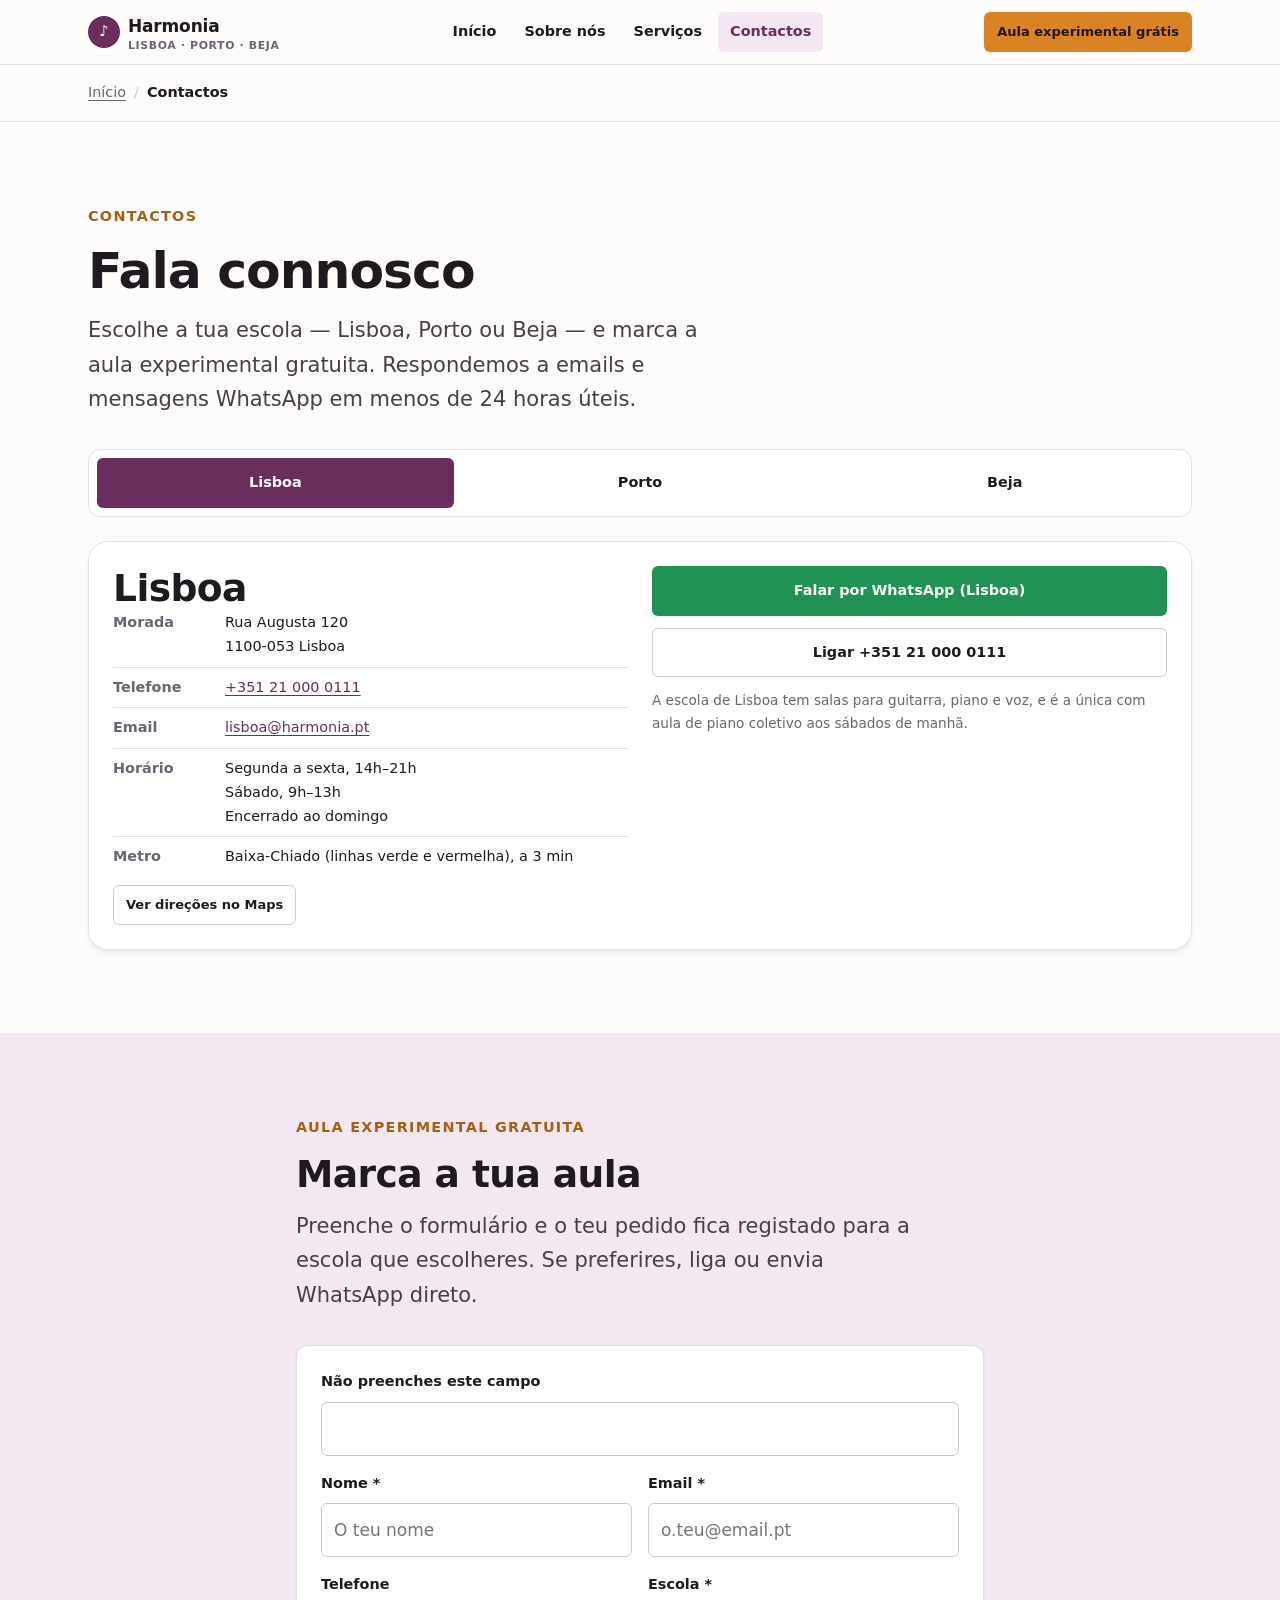
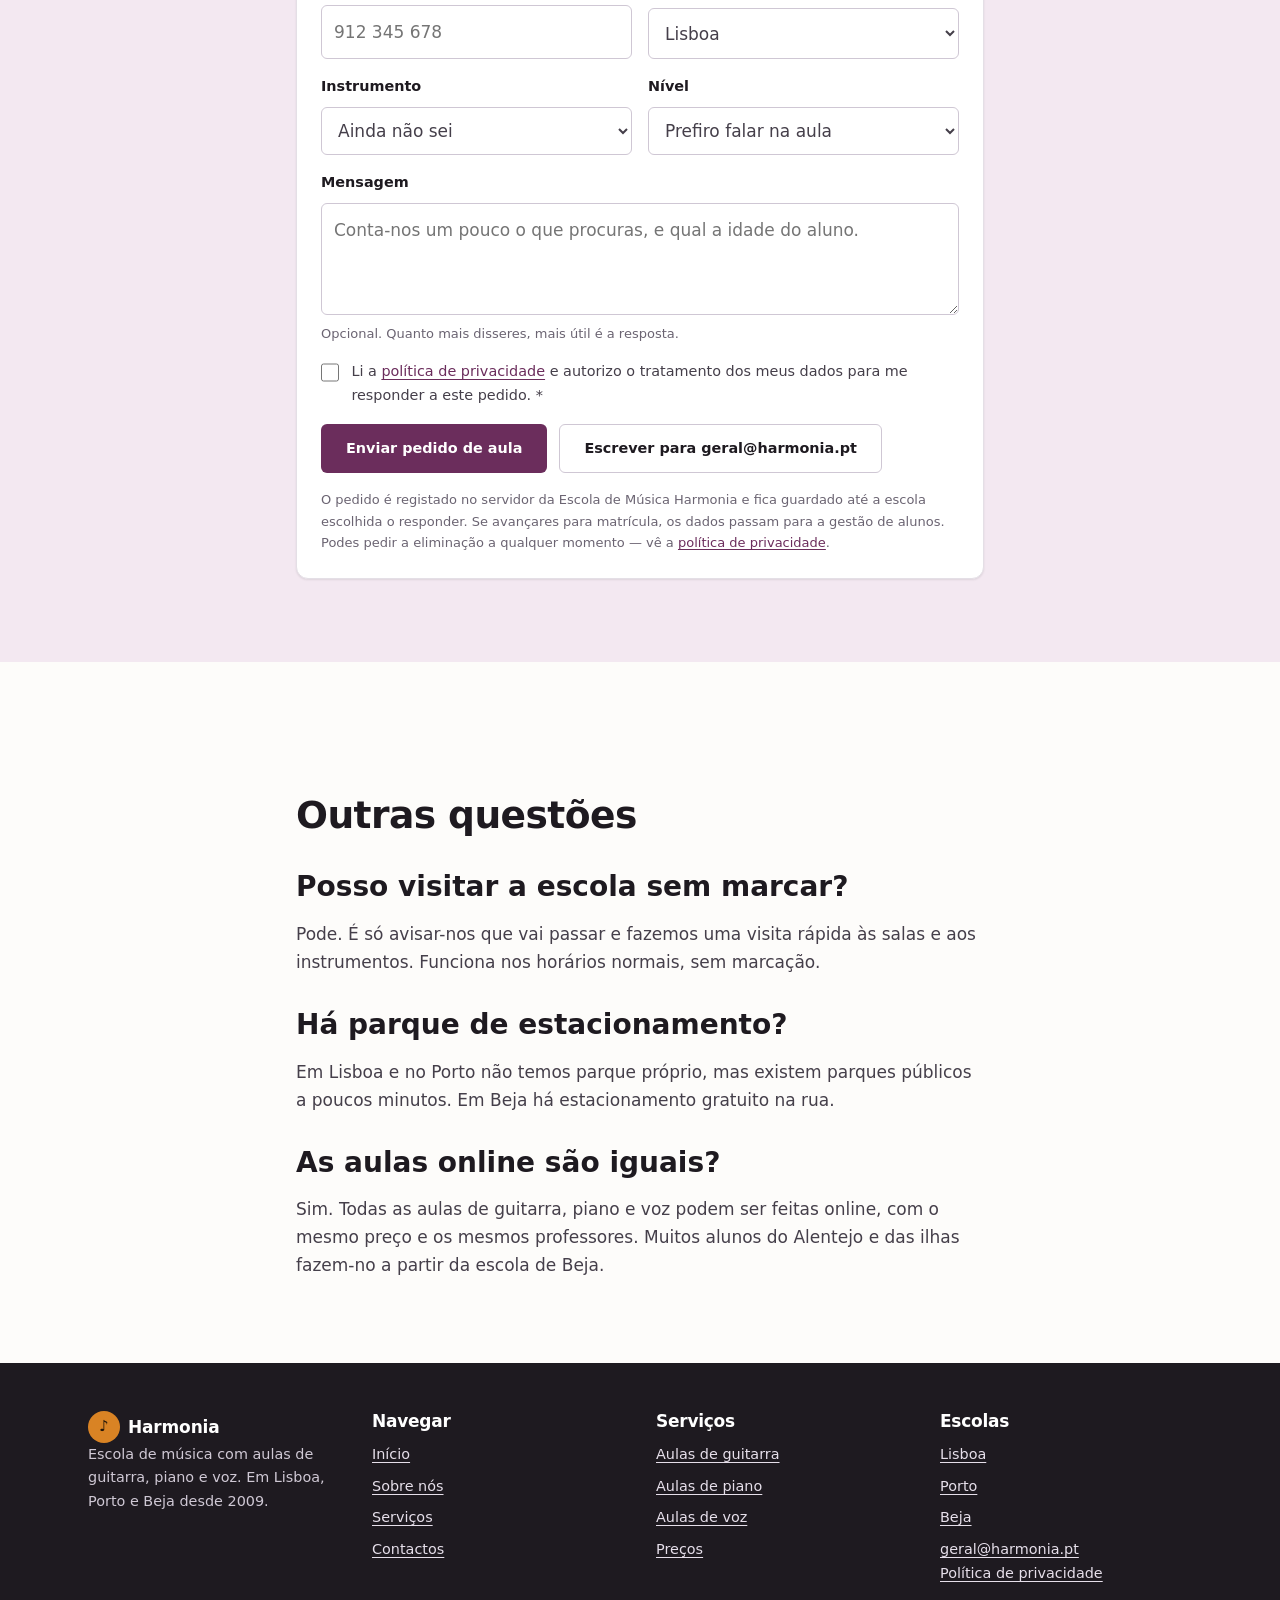
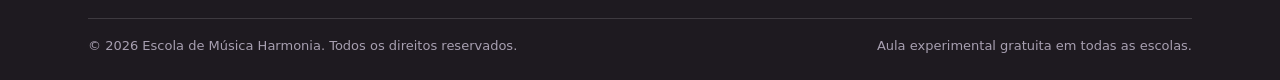
==== commit 6582307d: "Ligação base de dados" ====
--- a/contactos.html
+++ b/contactos.html
@@ -285,11 +285,19 @@
       <div class="section__head">
         <span class="eyebrow">Aula experimental gratuita</span>
         <h2 id="titulo-form">Marca a tua aula</h2>
-        <p class="lead">Preenche o formulário e abrimos o teu programa de email com a mensagem já escrita para a escola que escolheres. Se preferires, liga ou envia WhatsApp direto.</p>
+        <p class="lead">Preenche o formulário e o teu pedido fica registado para a escola que escolheres. Se preferires, liga ou envia WhatsApp direto.</p>
       </div>
 
       <div class="card">
-        <form class="form" id="form-contacto">
+        <form class="form" id="form-contacto" action="api/pedidos.php" method="post">
+          <!-- Campo-armadilha. Escondido dos olhos e do teclado, mas visível
+               para os bots que preenchem tudo o que encontram. Se vier com
+               valor, o servidor responde que foi gravado e não grava nada:
+               dizer o contrário ensinaria o bot a contornar a armadilha. -->
+          <div class="field" aria-hidden="true" hidden>
+            <label for="website">Não preenches este campo</label>
+            <input type="text" id="website" name="website" tabindex="-1" autocomplete="off">
+          </div>
           <div class="form__row">
             <div class="field">
               <label for="nome">Nome <span aria-hidden="true">*</span></label>
@@ -345,6 +353,11 @@
             <span class="field__hint">Opcional. Quanto mais disseres, mais útil é a resposta.</span>
           </div>
 
+          <div class="field field--check">
+            <input type="checkbox" id="consentimento" name="consentimento" required>
+            <label for="consentimento">Li a <a href="privacidade.html">política de privacidade</a> e autorizo o tratamento dos meus dados para me responder a este pedido. <span aria-hidden="true">*</span></label>
+          </div>
+
           <p class="form__status" data-form-status role="status" aria-live="polite"></p>
 
           <div class="cluster">
@@ -352,7 +365,7 @@
             <a class="btn btn--ghost" href="mailto:geral@harmonia.pt">Escrever para geral@harmonia.pt</a>
           </div>
 
-          <p class="form__note">Este site não tem servidor de formulários: o pedido é enviado pelo teu próprio programa de email, para o endereço da escola que escolheres. Os teus dados não são transmitidos nem guardados por este site.</p>
+          <p class="form__note">O pedido é registado no servidor da Escola de Música Harmonia e fica guardado até a escola escolhida o responder. Se avançares para matrícula, os dados passam para a gestão de alunos. Podes pedir a eliminação a qualquer momento — vê a <a href="privacidade.html">política de privacidade</a>.</p>
         </form>
       </div>
     </div>
@@ -410,6 +423,9 @@
           <li><a href="#beja">Beja</a></li>
           <li><a href="mailto:geral@harmonia.pt">geral@harmonia.pt</a></li>
         </ul>
+        <ul>
+          <li><a href="privacidade.html">Política de privacidade</a></li>
+        </ul>
       </div>
     </div>
     <div class="site-footer__bottom">
--- a/assets/css/main.css
+++ b/assets/css/main.css
@@ -26,6 +26,8 @@
   /* Semânticas */
   --c-ok: #1f7a4d;
   --c-ok-bg: #e8f5ee;
+  --c-erro: #a4231d;
+  --c-erro-bg: #fbeceb;
 
   /* Tipografia — escala fluida com clamp (sem media queries para texto) */
   --ff-base: system-ui, -apple-system, "Segoe UI", Roboto, "Helvetica Neue",
@@ -1038,6 +1040,29 @@
   resize: vertical;
 }
 
+/* Campo de confirmação.
+   A regra genérica acima põe width: 100% em todos os input do .field, o que
+   esticaria a caixa por toda a linha. Aqui a caixa volta ao tamanho natural
+   e o texto fica ao lado. */
+.field--check {
+  grid-template-columns: auto 1fr;
+  align-items: start;
+  gap: var(--sp-3);
+}
+
+.field--check input[type="checkbox"] {
+  width: 1.15rem;
+  height: 1.15rem;
+  min-height: 0;
+  margin: 0.2rem 0 0;
+  accent-color: var(--c-brand);
+}
+
+.field--check > label {
+  font-weight: 400;
+  color: var(--c-body);
+}
+
 .field input:focus,
 .field select:focus,
 .field textarea:focus {
@@ -1073,6 +1098,13 @@
 
 .form__status:empty {
   display: none;
+}
+
+/* O mesmo bloco, mas a dizer que algo correu mal. O verde de sucesso
+   passaria a mensagem errada, por isso a cor muda com o modificador. */
+.form__status--erro {
+  background: var(--c-erro-bg);
+  color: var(--c-erro);
 }
 
 @media (min-width: 40rem) {
